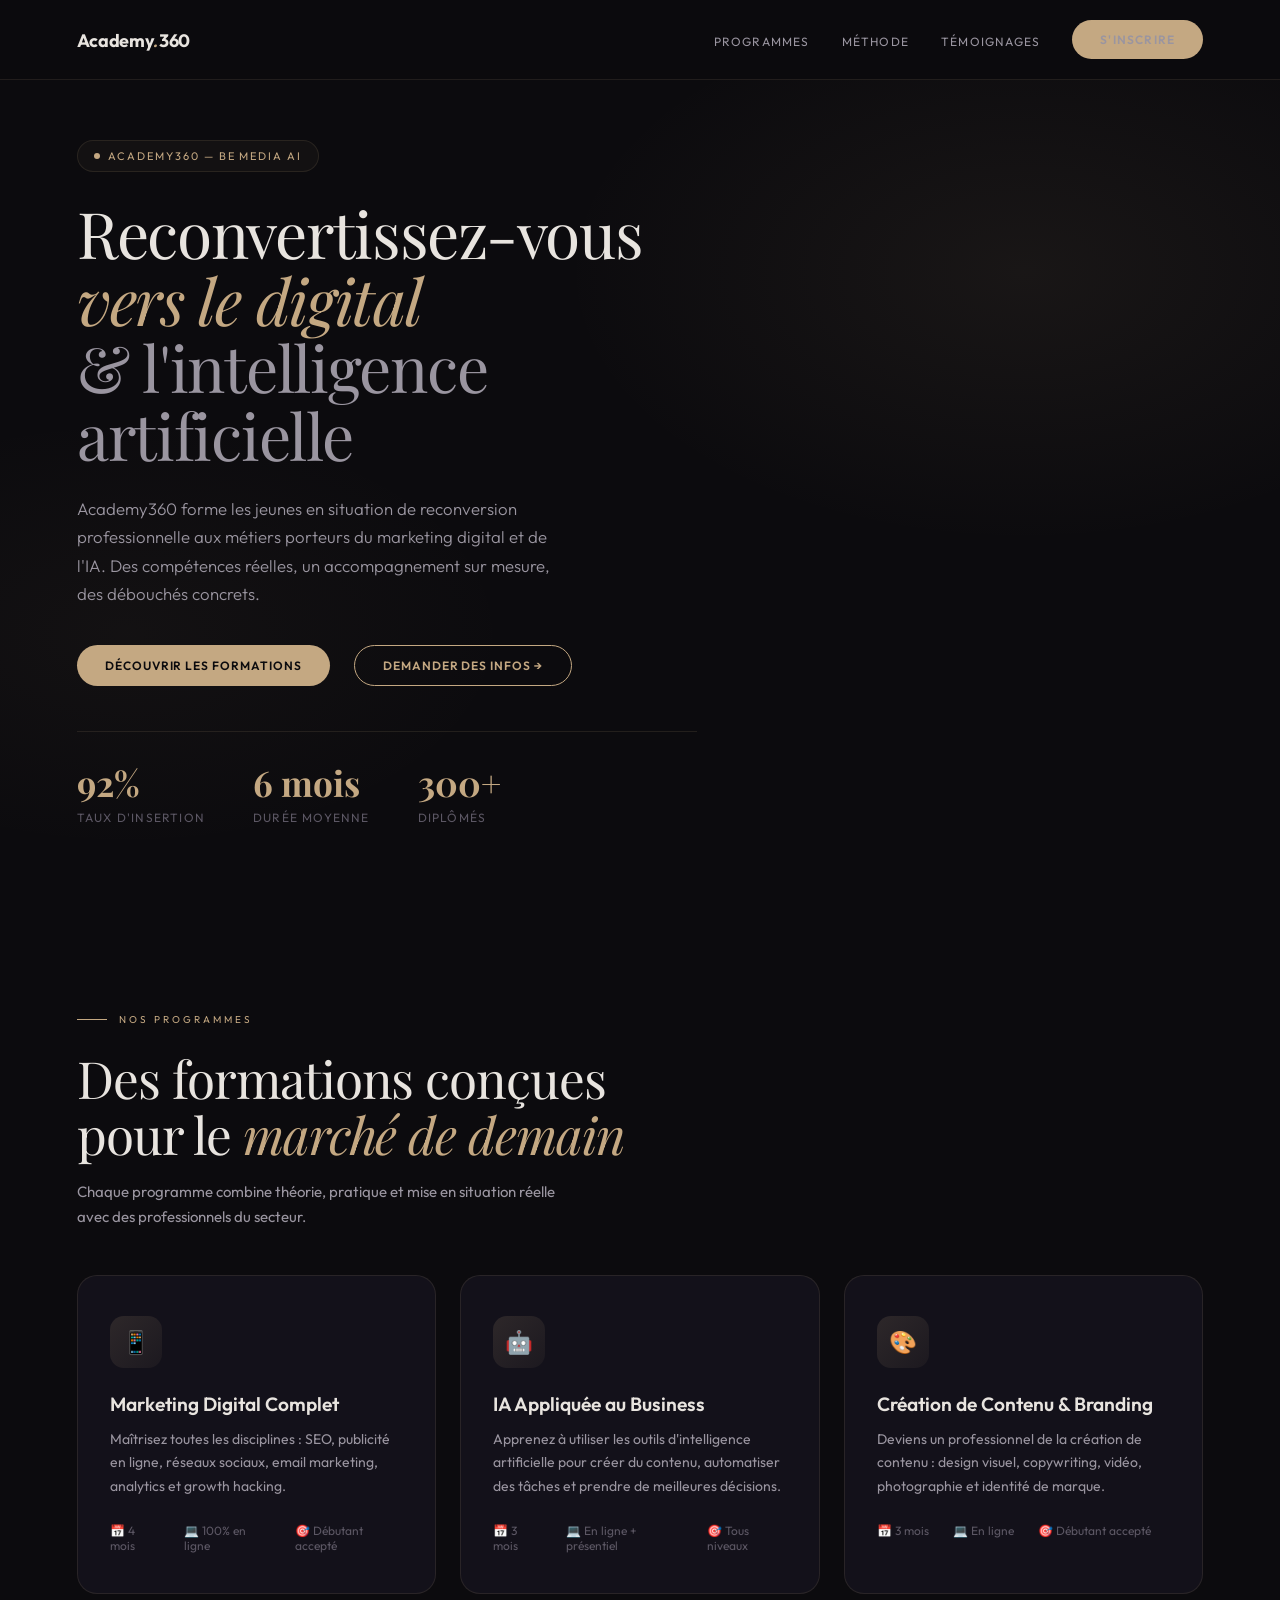
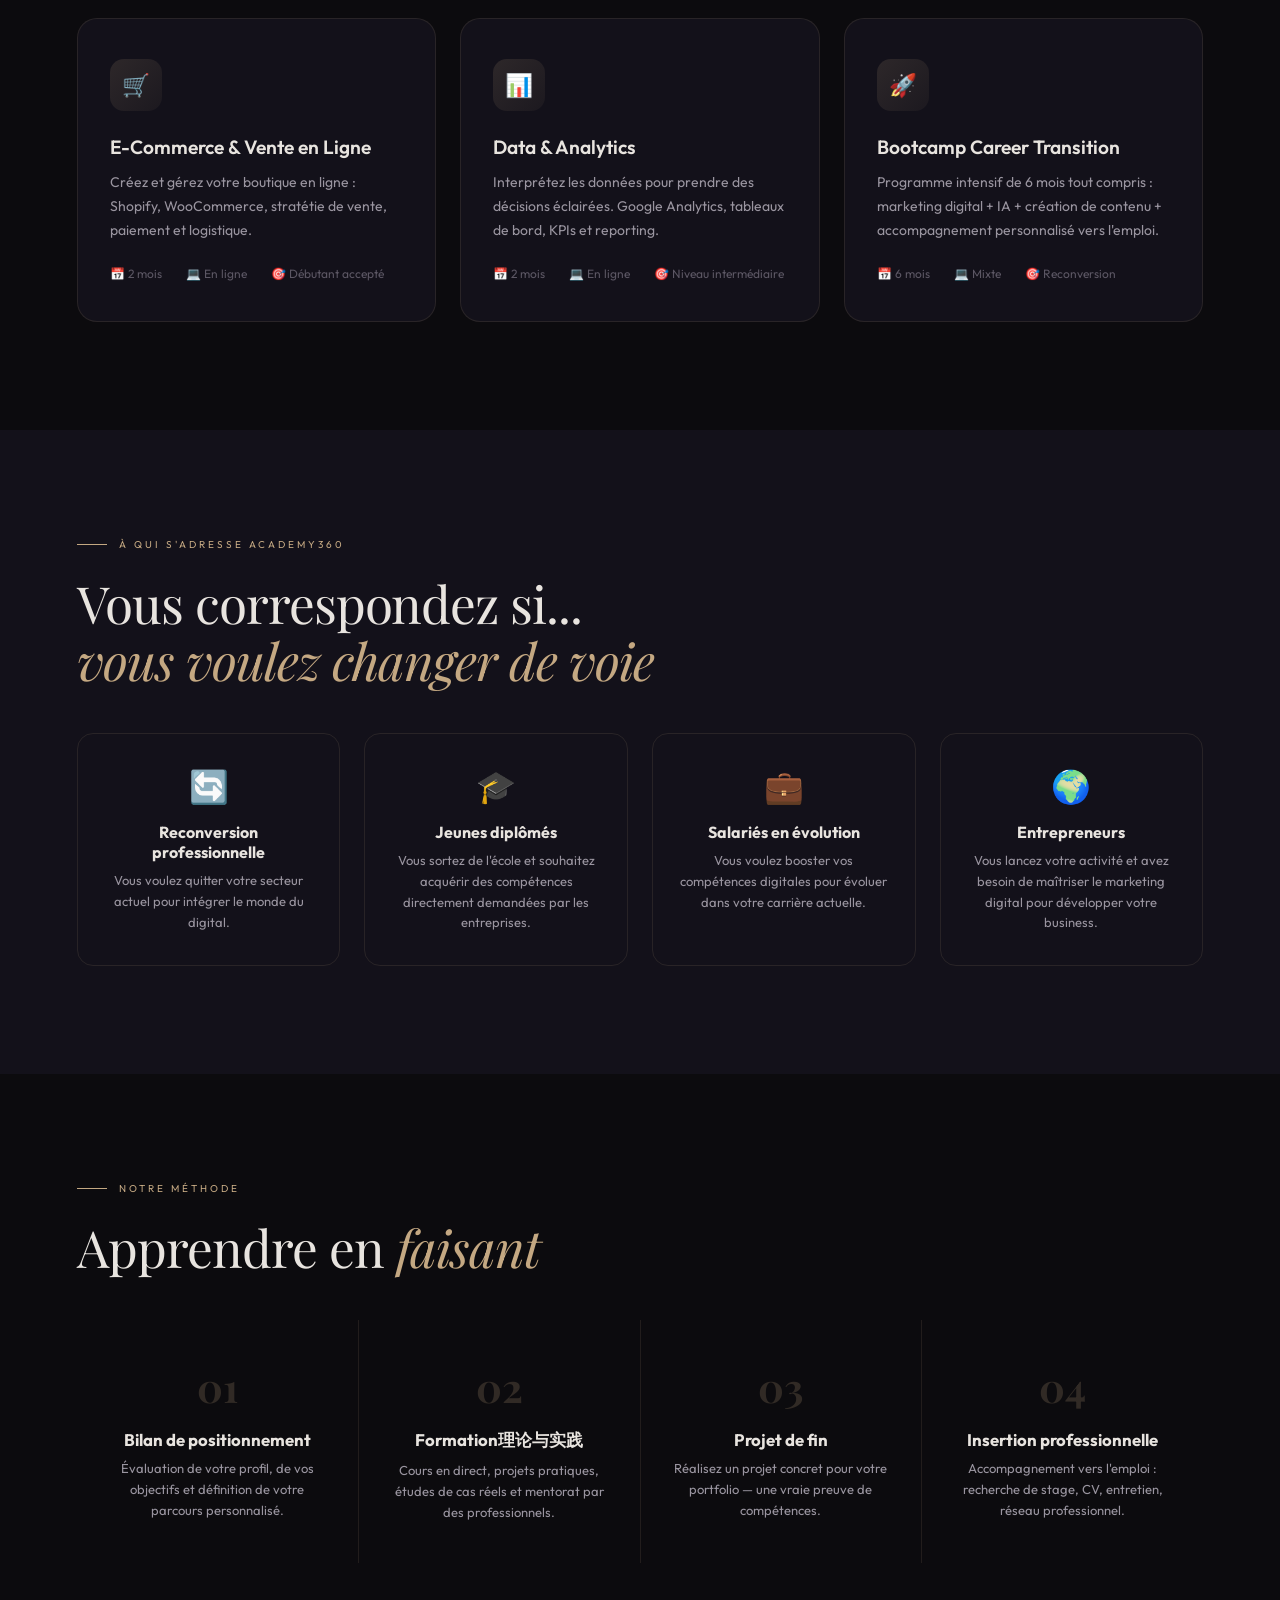
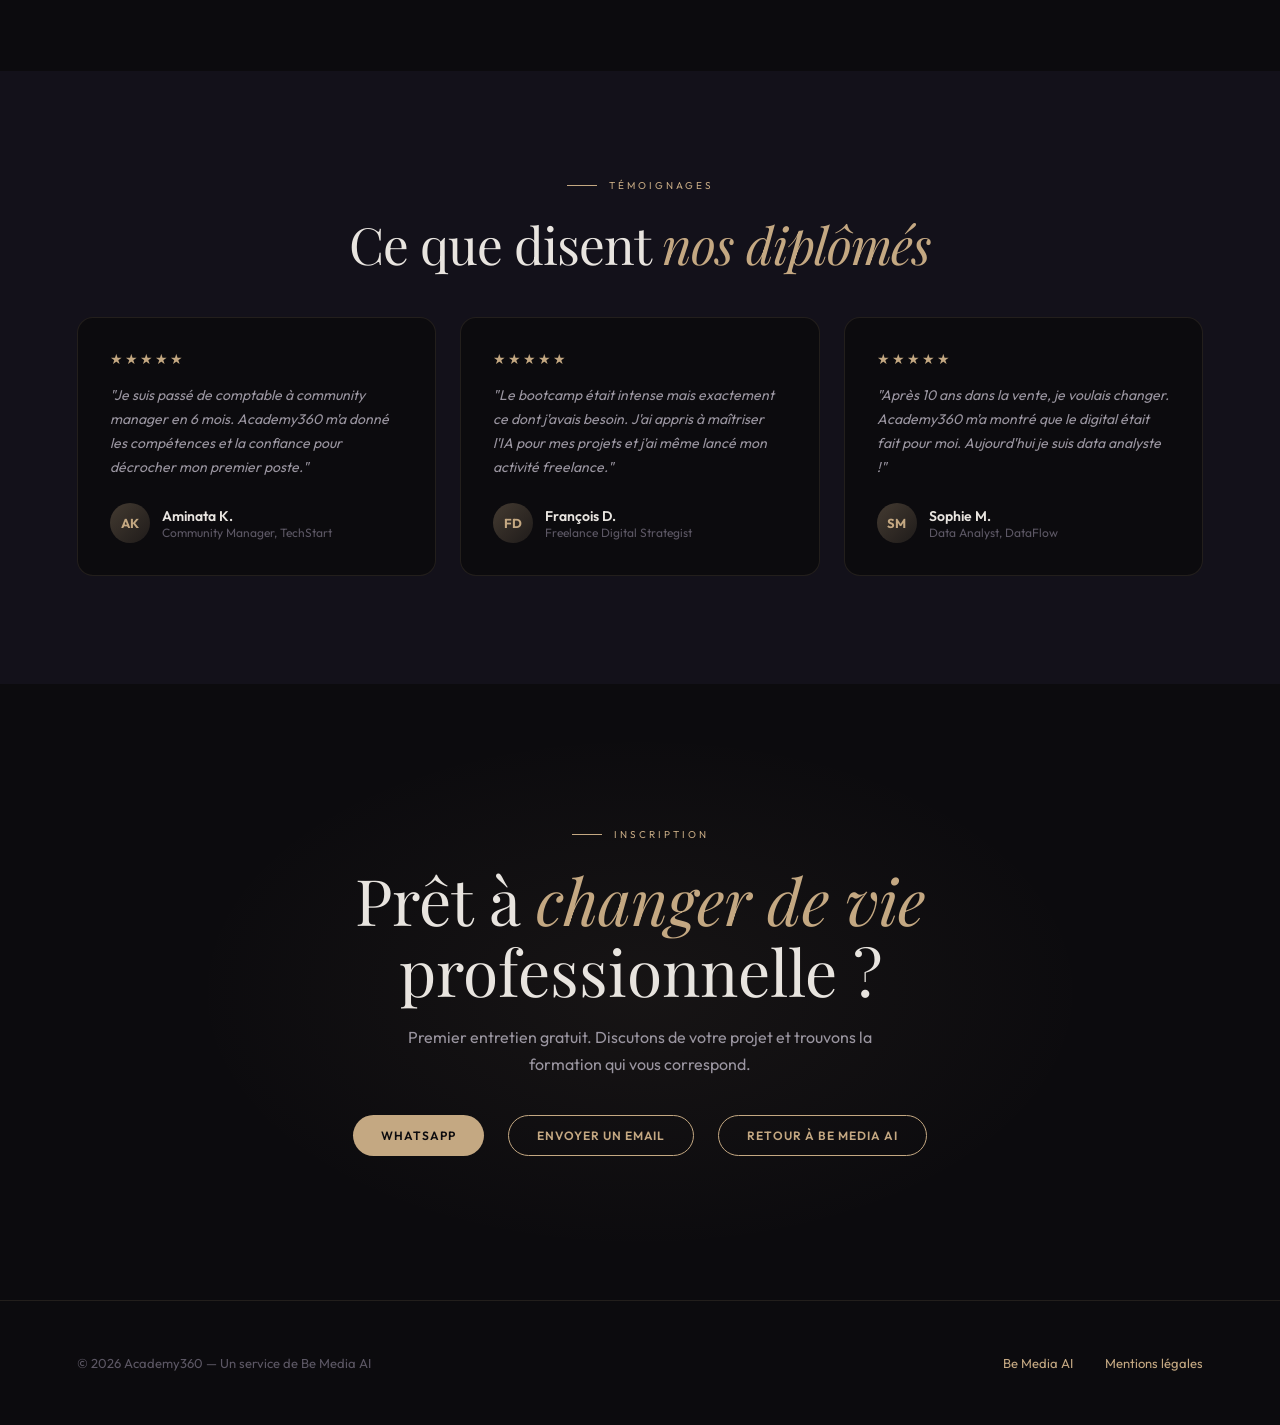
==== academy360/index.html @ ea8b1a85 "Ajout écosystème : Digital360, Academy360, Booster360 — 3 landing pages complètes + section écosystè" ====
<!DOCTYPE html>
<html lang="fr">
<head>
    <meta charset="UTF-8">
    <meta name="viewport" content="width=device-width, initial-scale=1.0">
    <title>Academy360 — Formations marketing digital & IA</title>
    <meta name="description" content="Academy360 forme les jeunes en reconversion professionnelle au marketing digital et à l'intelligence artificielle.">
    <link rel="preconnect" href="https://fonts.googleapis.com">
    <link rel="preconnect" href="https://fonts.gstatic.com" crossorigin>
    <link href="https://fonts.googleapis.com/css2?family=Outfit:wght@300;400;500;600;700;800&family=Playfair+Display:ital,wght@0,400;0,700;1,400&display=swap" rel="stylesheet">
    <style>
        :root {
            --bg: #0c0b0e;
            --bg2: #13111a;
            --bg3: #1a1725;
            --accent: #c4a882;
            --accent2: #d4b896;
            --text: #e8e4df;
            --muted: #9a95a0;
            --dim: #5c5764;
            --border: rgba(196,168,130,0.12);
        }
        * { margin: 0; padding: 0; box-sizing: border-box; }
        html { scroll-behavior: smooth; }
        body { font-family: 'Outfit', sans-serif; background: var(--bg); color: var(--text); overflow-x: hidden; }
        a { text-decoration: none; color: inherit; }
        .container { max-width: 1100px; margin: 0 auto; padding: 0 6vw; }

        /* ── Nav ── */
        .nav {
            position: fixed; top: 0; width: 100%; z-index: 100;
            padding: 20px 6vw;
            display: flex; justify-content: space-between; align-items: center;
            background: rgba(12,11,14,0.9);
            backdrop-filter: blur(20px);
            border-bottom: 1px solid var(--border);
        }
        .logo {
            font-size: 18px; font-weight: 700; letter-spacing: -0.02em;
        }
        .logo em { font-style: italic; color: var(--accent); font-family: 'Playfair Display', serif; }
        .nav-links { display: flex; gap: 2rem; list-style: none; align-items: center; }
        .nav-links a { font-size: 12px; letter-spacing: 0.1em; text-transform: uppercase; color: var(--muted); transition: color 0.3s; }
        .nav-links a:hover { color: var(--accent); }
        .btn {
            display: inline-flex; align-items: center; gap: 8px;
            background: var(--accent); color: var(--bg);
            padding: 12px 28px; border-radius: 100px;
            font-size: 12px; font-weight: 600; letter-spacing: 0.08em; text-transform: uppercase;
            transition: all 0.3s;
        }
        .btn:hover { transform: translateY(-2px); box-shadow: 0 12px 30px rgba(196,168,130,0.25); }
        .btn-outline {
            background: transparent; border: 1px solid var(--accent); color: var(--accent);
        }
        .btn-outline:hover { background: var(--accent); color: var(--bg); }

        /* ── Hero ── */
        .hero {
            min-height: 100vh; display: flex; align-items: center;
            padding: 140px 6vw 80px;
            position: relative; overflow: hidden;
        }
        .hero::before {
            content: '';
            position: absolute; inset: 0;
            background:
                radial-gradient(ellipse 60% 50% at 80% 30%, rgba(196,168,130,0.07) 0%, transparent 60%),
                radial-gradient(ellipse 50% 40% at 10% 70%, rgba(196,168,130,0.04) 0%, transparent 60%);
        }
        .hero-content { position: relative; z-index: 2; max-width: 620px; }
        .hero-badge {
            display: inline-flex; align-items: center; gap: 8px;
            border: 1px solid var(--border); border-radius: 100px;
            padding: 8px 16px; font-size: 11px; letter-spacing: 0.18em;
            text-transform: uppercase; color: var(--accent); margin-bottom: 3vh;
            background: rgba(196,168,130,0.04);
        }
        .hero h1 {
            font-family: 'Playfair Display', serif;
            font-size: clamp(2.8rem, 5vw, 5rem);
            font-weight: 400; line-height: 1.05; letter-spacing: -0.02em;
            margin-bottom: 3vh;
        }
        .hero h1 .italic { font-style: italic; color: var(--accent); }
        .hero h1 .dim { font-weight: 300; color: var(--muted); }
        .hero p {
            font-size: 1.05rem; color: var(--muted); line-height: 1.7;
            max-width: 480px; margin-bottom: 4vh; font-weight: 300;
        }
        .hero-stats {
            display: flex; gap: 3rem; margin-top: 5vh;
            padding-top: 3vh; border-top: 1px solid var(--border);
        }
        .hero-stat .num {
            font-family: 'Playfair Display', serif;
            font-size: 2.2rem; font-weight: 700; color: var(--accent);
        }
        .hero-stat .label { font-size: 12px; color: var(--dim); text-transform: uppercase; letter-spacing: 0.1em; margin-top: 4px; }

        /* ── Programs ── */
        .programs { padding: 12vh 6vw; }
        .section-label {
            font-size: 10px; letter-spacing: 0.3em; text-transform: uppercase;
            color: var(--accent); margin-bottom: 1.5rem;
            display: flex; align-items: center; gap: 12px;
        }
        .section-label::before { content: ''; width: 30px; height: 1px; background: var(--accent); }
        .section-title {
            font-family: 'Playfair Display', serif;
            font-size: clamp(2rem, 4vw, 3.5rem);
            font-weight: 400; line-height: 1.1; letter-spacing: -0.02em;
            margin-bottom: 1rem;
        }
        .section-sub { color: var(--muted); font-size: 15px; line-height: 1.7; max-width: 500px; margin-bottom: 5vh; }
        .programs-grid {
            display: grid; grid-template-columns: repeat(auto-fit, minmax(300px, 1fr)); gap: 1.5rem;
        }
        .program-card {
            background: var(--bg2); border: 1px solid var(--border);
            border-radius: 20px; padding: 2.5rem 2rem;
            transition: all 0.4s; position: relative; overflow: hidden;
        }
        .program-card::before {
            content: '';
            position: absolute; top: 0; left: 0; right: 0; height: 2px;
            background: linear-gradient(90deg, transparent, var(--accent), transparent);
            opacity: 0; transition: opacity 0.4s;
        }
        .program-card:hover::before { opacity: 1; }
        .program-card:hover {
            border-color: rgba(196,168,130,0.25);
            transform: translateY(-6px);
            box-shadow: 0 20px 50px rgba(0,0,0,0.3);
        }
        .program-icon {
            width: 52px; height: 52px; border-radius: 14px;
            background: linear-gradient(135deg, rgba(196,168,130,0.15), rgba(196,168,130,0.05));
            display: flex; align-items: center; justify-content: center;
            font-size: 1.4rem; margin-bottom: 1.5rem;
        }
        .program-card h3 { font-size: 1.2rem; font-weight: 600; margin-bottom: 0.75rem; }
        .program-card p { font-size: 14px; color: var(--muted); line-height: 1.7; margin-bottom: 1.5rem; }
        .program-meta { display: flex; gap: 1.5rem; font-size: 12px; color: var(--dim); }
        .program-meta span { display: flex; align-items: center; gap: 4px; }

        /* ── Who for ── */
        .who { padding: 12vh 6vw; background: var(--bg2); }
        .who-grid {
            display: grid; grid-template-columns: repeat(auto-fit, minmax(220px, 1fr)); gap: 1.5rem;
            margin-top: 5vh;
        }
        .who-card {
            border: 1px solid var(--border); border-radius: 16px;
            padding: 2rem 1.5rem; text-align: center; transition: all 0.4s;
        }
        .who-card:hover { border-color: rgba(196,168,130,0.25); transform: translateY(-4px); }
        .who-card .icon { font-size: 2rem; margin-bottom: 1rem; }
        .who-card h4 { font-size: 1rem; margin-bottom: 0.5rem; }
        .who-card p { font-size: 13px; color: var(--muted); line-height: 1.6; }

        /* ── Method ── */
        .method { padding: 12vh 6vw; }
        .method-steps {
            display: flex; gap: 0; margin-top: 5vh;
        }
        .method-step {
            flex: 1; padding: 2.5rem 2rem; text-align: center;
            border-right: 1px solid var(--border); position: relative;
        }
        .method-step:last-child { border-right: none; }
        .method-step .num {
            font-family: 'Playfair Display', serif;
            font-size: 2.5rem; font-weight: 700; color: var(--accent); opacity: 0.2; margin-bottom: 1rem;
        }
        .method-step h3 { font-size: 1.05rem; margin-bottom: 0.5rem; }
        .method-step p { font-size: 13px; color: var(--muted); line-height: 1.6; }

        /* ── Testimonials ── */
        .testimonials { padding: 12vh 6vw; background: var(--bg2); }
        .testimonials-grid {
            display: grid; grid-template-columns: repeat(auto-fit, minmax(300px, 1fr)); gap: 1.5rem;
            margin-top: 5vh;
        }
        .testimonial-card {
            border: 1px solid var(--border); border-radius: 16px;
            padding: 2rem; background: var(--bg);
        }
        .testimonial-card .stars { color: var(--accent); font-size: 14px; margin-bottom: 1rem; letter-spacing: 2px; }
        .testimonial-card .quote { font-size: 14px; color: var(--muted); line-height: 1.7; font-style: italic; margin-bottom: 1.5rem; }
        .testimonial-card .author { display: flex; align-items: center; gap: 12px; }
        .testimonial-card .avatar {
            width: 40px; height: 40px; border-radius: 50%;
            background: linear-gradient(135deg, rgba(196,168,130,0.3), rgba(196,168,130,0.1));
            display: flex; align-items: center; justify-content: center;
            font-weight: 700; font-size: 13px; color: var(--accent);
        }
        .testimonial-card .name { font-size: 14px; font-weight: 600; }
        .testimonial-card .role { font-size: 12px; color: var(--dim); }

        /* ── CTA ── */
        .cta {
            padding: 16vh 6vw; text-align: center; position: relative; overflow: hidden;
        }
        .cta::before {
            content: '';
            position: absolute; inset: 0;
            background: radial-gradient(ellipse 50% 60% at 50% 50%, rgba(196,168,130,0.06) 0%, transparent 70%);
        }
        .cta h2 {
            font-family: 'Playfair Display', serif;
            font-size: clamp(2rem, 5vw, 4rem);
            font-weight: 400; line-height: 1.1; margin-bottom: 2vh;
            position: relative;
        }
        .cta h2 .italic { font-style: italic; color: var(--accent); }
        .cta p { color: var(--muted); font-size: 16px; margin-bottom: 4vh; position: relative; max-width: 480px; margin-left: auto; margin-right: auto; line-height: 1.7; }

        /* ── Footer ── */
        .footer {
            padding: 6vh 6vw; border-top: 1px solid var(--border);
            display: flex; justify-content: space-between; align-items: center;
            font-size: 13px; color: var(--dim);
        }
        .footer a { color: var(--accent); transition: opacity 0.3s; }
        .footer a:hover { opacity: 0.7; }
        .footer-links { display: flex; gap: 2rem; }

        /* ── Reveal ── */
        .reveal { opacity: 0; transform: translateY(40px); transition: all 0.8s cubic-bezier(0.16,1,0.3,1); }
        .reveal.active { opacity: 1; transform: translateY(0); }
        .delay-1 { transition-delay: 0.1s; }
        .delay-2 { transition-delay: 0.2s; }
        .delay-3 { transition-delay: 0.3s; }

        @media(max-width:768px) {
            .nav-links { display: none; }
            .method-steps { flex-direction: column; }
            .method-step { border-right: none; border-bottom: 1px solid var(--border); }
            .method-step:last-child { border-bottom: none; }
            .hero-stats { gap: 1.5rem; flex-wrap: wrap; }
            .footer { flex-direction: column; gap: 1.5rem; text-align: center; }
        }
    </style>
</head>
<body>
    <nav class="nav">
        <a href="../index.html" class="logo">Academy<em>.</em>360</a>
        <ul class="nav-links">
            <li><a href="#programmes">Programmes</a></li>
            <li><a href="#methode">Méthode</a></li>
            <li><a href="#temoignages">Témoignages</a></li>
            <li><a href="#contact" class="btn">S'inscrire</a></li>
        </ul>
    </nav>

    <section class="hero">
        <div class="hero-content">
            <div class="hero-badge reveal"><span class="dot" style="width:6px;height:6px;background:var(--accent);border-radius:50%;animation:pulse 2s ease-in-out infinite;display:inline-block;"></span> Academy360 — Be Media AI</div>
            <h1 class="reveal delay-1">
                Reconvertissez-vous<br>
                <span class="italic">vers le digital</span><br>
                <span class="dim">& l'intelligence artificielle</span>
            </h1>
            <p class="reveal delay-2">
                Academy360 forme les jeunes en situation de reconversion professionnelle
                aux métiers porteurs du marketing digital et de l'IA. Des compétences réelles,
                un accompagnement sur mesure, des débouchés concrets.
            </p>
            <div class="hero-actions reveal delay-3" style="display:flex;gap:1.5rem;flex-wrap:wrap;">
                <a href="#programmes" class="btn">Découvrir les formations</a>
                <a href="#contact" class="btn btn-outline">Demander des infos →</a>
            </div>
            <div class="hero-stats reveal delay-3">
                <div class="hero-stat">
                    <div class="num">92%</div>
                    <div class="label">Taux d'insertion</div>
                </div>
                <div class="hero-stat">
                    <div class="num">6 mois</div>
                    <div class="label">Durée moyenne</div>
                </div>
                <div class="hero-stat">
                    <div class="num">300+</div>
                    <div class="label">Diplômés</div>
                </div>
            </div>
        </div>
    </section>

    <section class="programs" id="programmes">
        <div class="reveal">
            <div class="section-label">Nos programmes</div>
            <h2 class="section-title">Des formations conçues<br>pour le <span style="color:var(--accent);font-style:italic;">marché de demain</span></h2>
            <p class="section-sub">Chaque programme combine théorie, pratique et mise en situation réelle avec des professionnels du secteur.</p>
        </div>
        <div class="programs-grid">
            <div class="program-card reveal delay-1">
                <div class="program-icon">📱</div>
                <h3>Marketing Digital Complet</h3>
                <p>Maîtrisez toutes les disciplines : SEO, publicité en ligne, réseaux sociaux, email marketing, analytics et growth hacking.</p>
                <div class="program-meta">
                    <span>📅 4 mois</span>
                    <span>💻 100% en ligne</span>
                    <span>🎯 Débutant accepté</span>
                </div>
            </div>
            <div class="program-card reveal delay-2">
                <div class="program-icon">🤖</div>
                <h3>IA Appliquée au Business</h3>
                <p>Apprenez à utiliser les outils d'intelligence artificielle pour créer du contenu, automatiser des tâches et prendre de meilleures décisions.</p>
                <div class="program-meta">
                    <span>📅 3 mois</span>
                    <span>💻 En ligne + présentiel</span>
                    <span>🎯 Tous niveaux</span>
                </div>
            </div>
            <div class="program-card reveal delay-3">
                <div class="program-icon">🎨</div>
                <h3>Création de Contenu & Branding</h3>
                <p>Deviens un professionnel de la création de contenu : design visuel, copywriting, vidéo, photographie et identité de marque.</p>
                <div class="program-meta">
                    <span>📅 3 mois</span>
                    <span>💻 En ligne</span>
                    <span>🎯 Débutant accepté</span>
                </div>
            </div>
            <div class="program-card reveal delay-1">
                <div class="program-icon">🛒</div>
                <h3>E-Commerce & Vente en Ligne</h3>
                <p>Créez et gérez votre boutique en ligne : Shopify, WooCommerce, stratétie de vente, paiement et logistique.</p>
                <div class="program-meta">
                    <span>📅 2 mois</span>
                    <span>💻 En ligne</span>
                    <span>🎯 Débutant accepté</span>
                </div>
            </div>
            <div class="program-card reveal delay-2">
                <div class="program-icon">📊</div>
                <h3>Data & Analytics</h3>
                <p>Interprétez les données pour prendre des décisions éclairées. Google Analytics, tableaux de bord, KPIs et reporting.</p>
                <div class="program-meta">
                    <span>📅 2 mois</span>
                    <span>💻 En ligne</span>
                    <span>🎯 Niveau intermédiaire</span>
                </div>
            </div>
            <div class="program-card reveal delay-3">
                <div class="program-icon">🚀</div>
                <h3>Bootcamp Career Transition</h3>
                <p>Programme intensif de 6 mois tout compris : marketing digital + IA + création de contenu + accompagnement personnalisé vers l'emploi.</p>
                <div class="program-meta">
                    <span>📅 6 mois</span>
                    <span>💻 Mixte</span>
                    <span>🎯 Reconversion</span>
                </div>
            </div>
        </div>
    </section>

    <section class="who" id="qui">
        <div class="reveal">
            <div class="section-label">À qui s'adresse Academy360</div>
            <h2 class="section-title">Vous correspondez si...<br><span style="color:var(--accent);font-style:italic;">vous voulez changer de voie</span></h2>
        </div>
        <div class="who-grid">
            <div class="who-card reveal delay-1">
                <div class="icon">🔄</div>
                <h4>Reconversion professionnelle</h4>
                <p>Vous voulez quitter votre secteur actuel pour intégrer le monde du digital.</p>
            </div>
            <div class="who-card reveal delay-2">
                <div class="icon">🎓</div>
                <h4>Jeunes diplômés</h4>
                <p>Vous sortez de l'école et souhaitez acquérir des compétences directement demandées par les entreprises.</p>
            </div>
            <div class="who-card reveal delay-3">
                <div class="icon">💼</div>
                <h4>Salariés en évolution</h4>
                <p>Vous voulez booster vos compétences digitales pour évoluer dans votre carrière actuelle.</p>
            </div>
            <div class="who-card reveal delay-1">
                <div class="icon">🌍</div>
                <h4>Entrepreneurs</h4>
                <p>Vous lancez votre activité et avez besoin de maîtriser le marketing digital pour développer votre business.</p>
            </div>
        </div>
    </section>

    <section class="method" id="methode">
        <div class="reveal">
            <div class="section-label">Notre méthode</div>
            <h2 class="section-title">Apprendre en <span style="color:var(--accent);font-style:italic;">faisant</span></h2>
        </div>
        <div class="method-steps">
            <div class="method-step reveal delay-1">
                <div class="num">01</div>
                <h3>Bilan de positionnement</h3>
                <p>Évaluation de votre profil, de vos objectifs et définition de votre parcours personnalisé.</p>
            </div>
            <div class="method-step reveal delay-2">
                <div class="num">02</div>
                <h3>Formation理论与实践</h3>
                <p>Cours en direct, projets pratiques, études de cas réels et mentorat par des professionnels.</p>
            </div>
            <div class="method-step reveal delay-3">
                <div class="num">03</div>
                <h3>Projet de fin</h3>
                <p>Réalisez un projet concret pour votre portfolio — une vraie preuve de compétences.</p>
            </div>
            <div class="method-step reveal delay-1">
                <div class="num">04</div>
                <h3>Insertion professionnelle</h3>
                <p>Accompagnement vers l'emploi : recherche de stage, CV, entretien, réseau professionnel.</p>
            </div>
        </div>
    </section>

    <section class="testimonials" id="temoignages">
        <div class="reveal" style="text-align:center;">
            <div class="section-label" style="justify-content:center;">Témoignages</div>
            <h2 class="section-title">Ce que disent <span style="color:var(--accent);font-style:italic;">nos diplômés</span></h2>
        </div>
        <div class="testimonials-grid">
            <div class="testimonial-card reveal delay-1">
                <div class="stars">★★★★★</div>
                <p class="quote">"Je suis passé de comptable à community manager en 6 mois. Academy360 m'a donné les compétences et la confiance pour décrocher mon premier poste."</p>
                <div class="author">
                    <div class="avatar">AK</div>
                    <div>
                        <div class="name">Aminata K.</div>
                        <div class="role">Community Manager, TechStart</div>
                    </div>
                </div>
            </div>
            <div class="testimonial-card reveal delay-2">
                <div class="stars">★★★★★</div>
                <p class="quote">"Le bootcamp était intense mais exactement ce dont j'avais besoin. J'ai appris à maîtriser l'IA pour mes projets et j'ai même lancé mon activité freelance."</p>
                <div class="author">
                    <div class="avatar">FD</div>
                    <div>
                        <div class="name">François D.</div>
                        <div class="role">Freelance Digital Strategist</div>
                    </div>
                </div>
            </div>
            <div class="testimonial-card reveal delay-3">
                <div class="stars">★★★★★</div>
                <p class="quote">"Après 10 ans dans la vente, je voulais changer. Academy360 m'a montré que le digital était fait pour moi. Aujourd'hui je suis data analyste !"</p>
                <div class="author">
                    <div class="avatar">SM</div>
                    <div>
                        <div class="name">Sophie M.</div>
                        <div class="role">Data Analyst, DataFlow</div>
                    </div>
                </div>
            </div>
        </div>
    </section>

    <section class="cta" id="contact">
        <div class="reveal">
            <div class="section-label" style="justify-content:center;">Inscription</div>
            <h2>Prêt à <span class="italic">changer de vie</span><br>professionnelle ?</h2>
            <p>Premier entretien gratuit. Discutons de votre projet et trouvons la formation qui vous correspond.</p>
            <div style="display:flex;gap:1.5rem;justify-content:center;flex-wrap:wrap;position:relative;">
                <a href="https://wa.me/2290162210154" target="_blank" class="btn">WhatsApp</a>
                <a href="mailto:contact@bemediiai.com" class="btn btn-outline">Envoyer un email</a>
                <a href="../index.html" class="btn btn-outline">Retour à Be Media AI</a>
            </div>
        </div>
    </section>

    <footer class="footer">
        <span>© 2026 Academy360 — Un service de Be Media AI</span>
        <div class="footer-links">
            <a href="../index.html">Be Media AI</a>
            <a href="#">Mentions légales</a>
        </div>
    </footer>

    <script>
        const observer = new IntersectionObserver(entries => {
            entries.forEach(e => { if (e.isIntersecting) e.target.classList.add('active'); });
        }, { threshold: 0.1, rootMargin: '0px 0px -30px 0px' });
        document.querySelectorAll('.reveal').forEach(el => observer.observe(el));
    </script>
</body>
</html>
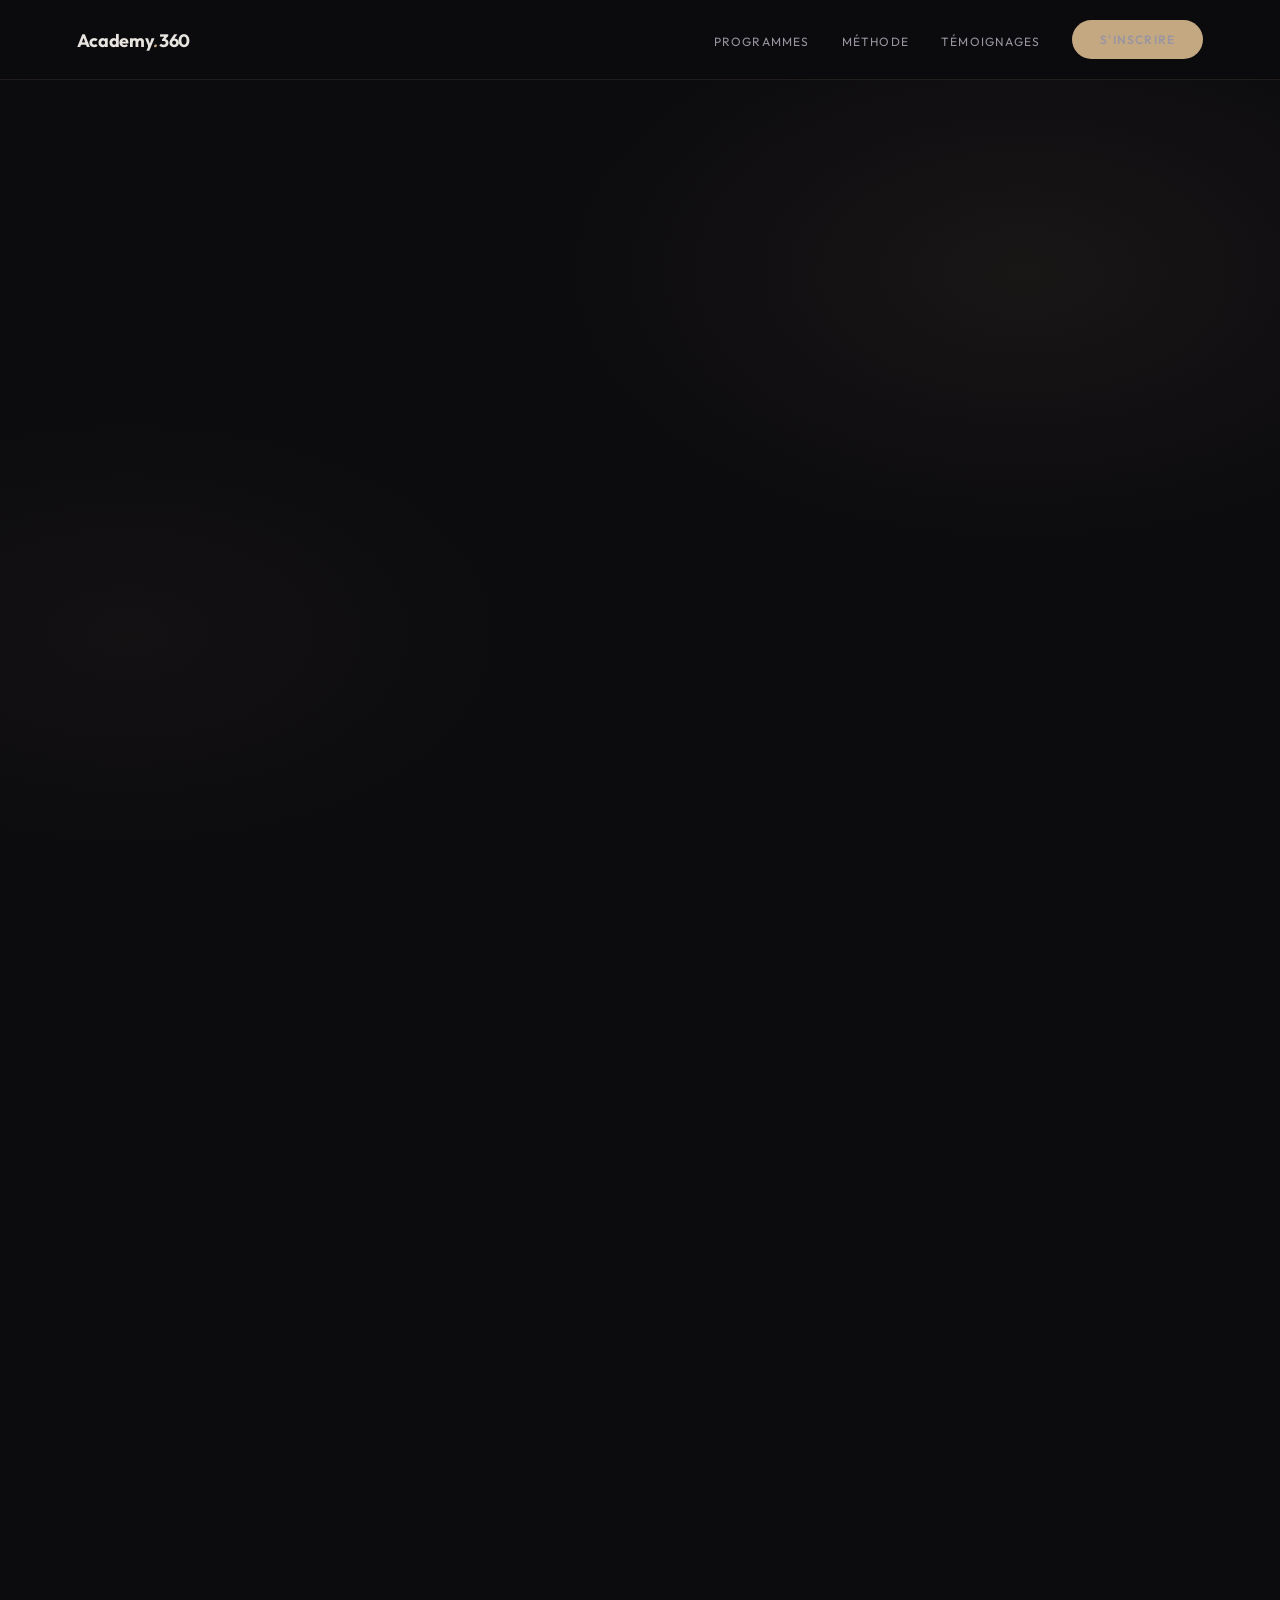
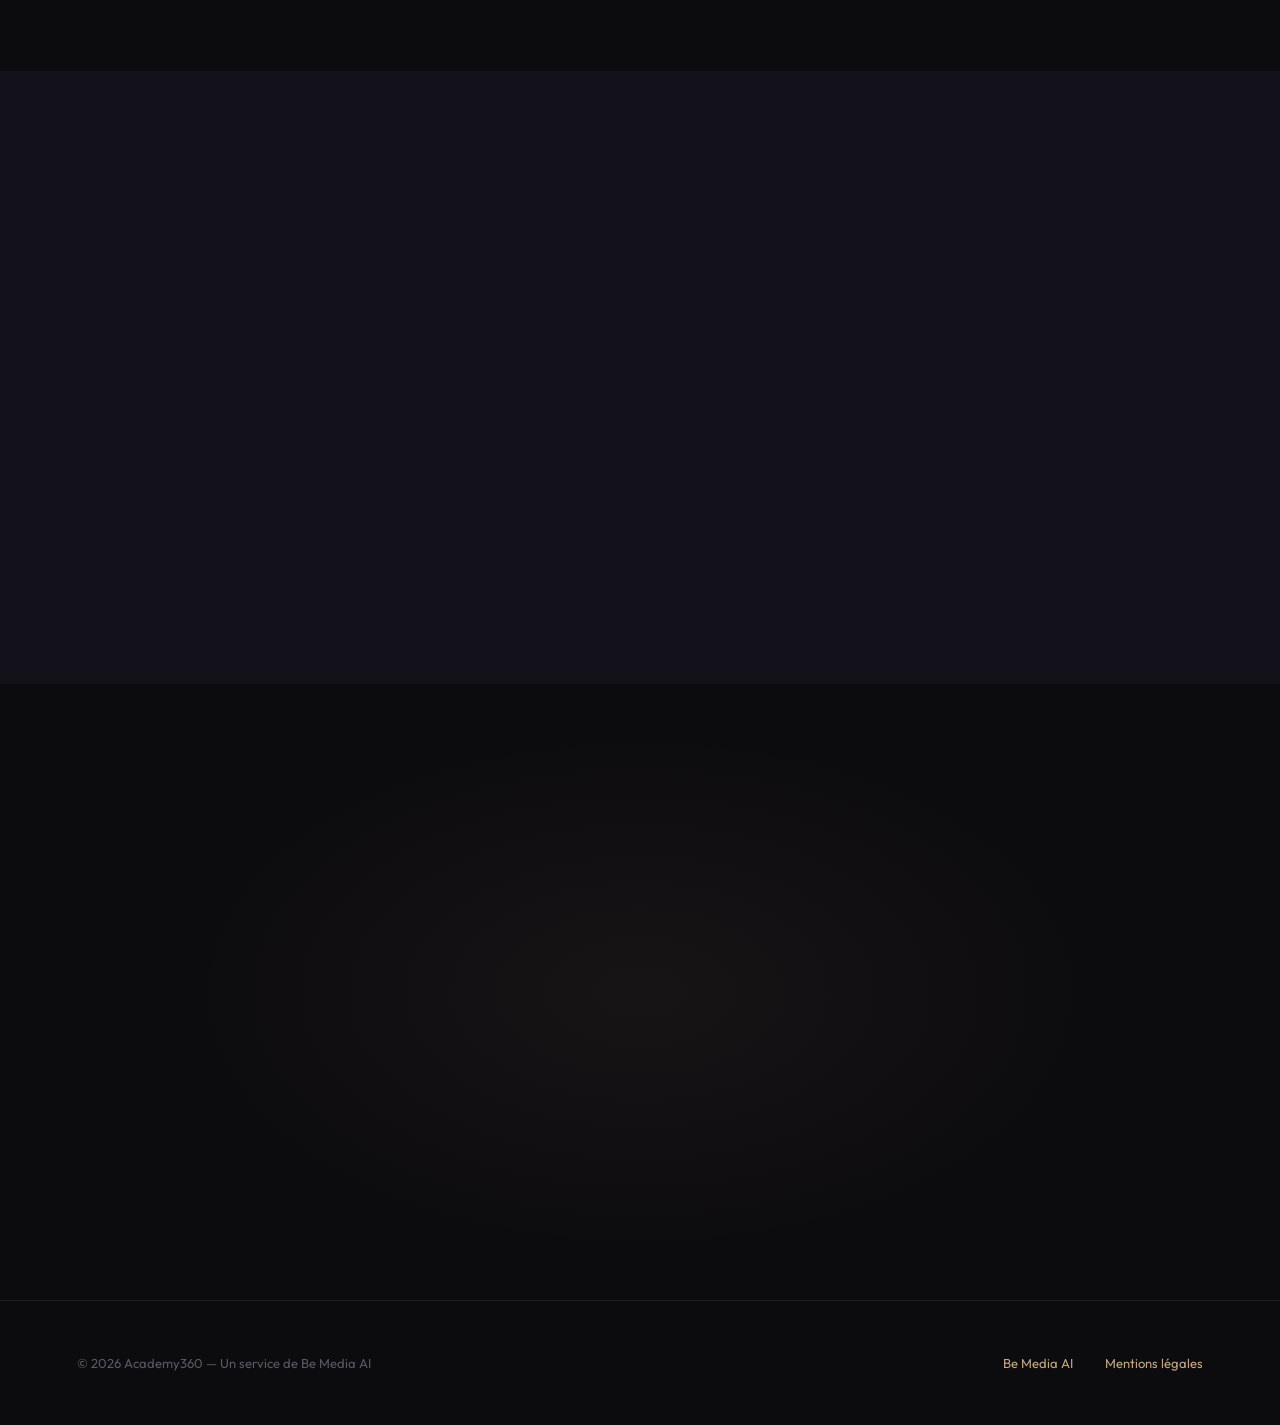
==== commit 11797575: "Ajout Calendly + formulaire de contact modal sur toutes les pages" ====
--- a/academy360/index.html
+++ b/academy360/index.html
@@ -250,7 +250,7 @@
             <li><a href="#programmes">Programmes</a></li>
             <li><a href="#methode">Méthode</a></li>
             <li><a href="#temoignages">Témoignages</a></li>
-            <li><a href="#contact" class="btn">S'inscrire</a></li>
+            <li>        <a href="https://calendly.com/benilabservices/45min" target="_blank" class="btn">S'inscrire</a></li>
         </ul>
     </nav>
 
@@ -463,9 +463,9 @@
             <div class="section-label" style="justify-content:center;">Inscription</div>
             <h2>Prêt à <span class="italic">changer de vie</span><br>professionnelle ?</h2>
             <p>Premier entretien gratuit. Discutons de votre projet et trouvons la formation qui vous correspond.</p>
-            <div style="display:flex;gap:1.5rem;justify-content:center;flex-wrap:wrap;position:relative;">
-                <a href="https://wa.me/2290162210154" target="_blank" class="btn">WhatsApp</a>
-                <a href="mailto:contact@bemediiai.com" class="btn btn-outline">Envoyer un email</a>
+                <div style="display:flex;gap:1.5rem;justify-content:center;flex-wrap:wrap;position:relative;">
+                <a href="https://calendly.com/benilabservices/45min" target="_blank" class="btn">Prendre RDV</a>
+                <button class="btn btn-outline" onclick="openContactModal()">Envoyer un message</button>
                 <a href="../index.html" class="btn btn-outline">Retour à Be Media AI</a>
             </div>
         </div>
@@ -484,6 +484,57 @@
             entries.forEach(e => { if (e.isIntersecting) e.target.classList.add('active'); });
         }, { threshold: 0.1, rootMargin: '0px 0px -30px 0px' });
         document.querySelectorAll('.reveal').forEach(el => observer.observe(el));
+        <!-- Contact Modal -->
+    <div class="contact-modal" id="contactModal">
+        <div class="contact-modal-backdrop" onclick="closeContactModal()"></div>
+        <div class="contact-modal-box">
+            <button class="contact-modal-close" onclick="closeContactModal()">✕</button>
+            <div class="contact-modal-inner">
+                <div class="contact-modal-left">
+                    <h3>Parlons de votre<br><span style="color:var(--accent);font-style:italic;">projet</span></h3>
+                    <p style="color:var(--muted);font-size:14px;line-height:1.7;margin-top:1rem;margin-bottom:2rem;">Remplissez le formulaire ou prenez rendez-vous directement via Calendly.</p>
+                    <div style="display:flex;flex-direction:column;gap:1rem;">
+                        <a href="https://calendly.com/benilabservices/45min" target="_blank" class="modal-btn" style="display:flex;align-items:center;gap:12px;background:var(--bg2);border:1px solid var(--border);border-radius:12px;padding:14px 18px;text-decoration:none;color:var(--text);transition:all 0.3s;">
+                            <span style="font-size:1.3rem;">📅</span>
+                            <div><div style="font-weight:600;font-size:14px;">Prendre rendez-vous</div><div style="font-size:12px;color:var(--dim);">Créneau de 45 min — consultation gratuite</div></div>
+                        </a>
+                        <a href="mailto:contact@bemediiai.com" class="modal-btn" style="display:flex;align-items:center;gap:12px;background:var(--bg2);border:1px solid var(--border);border-radius:12px;padding:14px 18px;text-decoration:none;color:var(--text);transition:all 0.3s;">
+                            <span style="font-size:1.3rem;">✉️</span>
+                            <div><div style="font-weight:600;font-size:14px;">Envoyer un email</div><div style="font-size:12px;color:var(--dim);">contact@bemediiai.com</div></div>
+                        </a>
+                    </div>
+                </div>
+                <div class="contact-modal-right">
+                    <h4 style="font-size:13px;letter-spacing:0.15em;text-transform:uppercase;color:var(--accent);margin-bottom:1.5rem;">Envoyer un message</h4>
+                    <form id="contactForm" onsubmit="handleContact(event)">
+                        <div style="margin-bottom:1rem;"><input type="text" class="contact-input" placeholder="Votre nom complet" required style="width:100%;background:var(--bg3);border:1px solid var(--border);border-radius:12px;padding:14px 18px;color:var(--text);font-family:Outfit,sans-serif;font-size:14px;outline:none;transition:border-color 0.3s;"></div>
+                        <div style="margin-bottom:1rem;"><input type="email" class="contact-input" placeholder="Votre email" required style="width:100%;background:var(--bg3);border:1px solid var(--border);border-radius:12px;padding:14px 18px;color:var(--text);font-family:Outfit,sans-serif;font-size:14px;outline:none;transition:border-color 0.3s;"></div>
+                        <div style="margin-bottom:1rem;"><textarea class="contact-input" placeholder="Décrivez votre projet..." rows="4" required style="width:100%;background:var(--bg3);border:1px solid var(--border);border-radius:12px;padding:14px 18px;color:var(--text);font-family:Outfit,sans-serif;font-size:14px;outline:none;transition:border-color 0.3s;resize:vertical;min-height:100px;"></textarea></div>
+                        <button type="submit" style="width:100%;background:var(--accent);border:none;border-radius:12px;padding:14px;color:var(--bg);font-weight:600;font-size:14px;font-family:Outfit,sans-serif;cursor:pointer;letter-spacing:0.05em;text-transform:uppercase;">Envoyer le message</button>
+                    </form>
+                    <div id="contactSuccess" style="display:none;text-align:center;padding:2rem 0;"><div style="font-size:2.5rem;margin-bottom:1rem;">✓</div><div style="font-size:16px;font-weight:600;margin-bottom:0.5rem;">Message envoyé !</div><div style="font-size:14px;color:var(--dim);">Nous vous répondrons dans les 24h.</div></div>
+                </div>
+            </div>
+        </div>
+    </div>
+    <style>
+        .contact-modal{position:fixed;inset:0;z-index:10000;display:flex;align-items:center;justify-content:center;opacity:0;pointer-events:none;transition:opacity .4s cubic-bezier(.16,1,.3,1)}
+        .contact-modal.open{opacity:1;pointer-events:all}
+        .contact-modal-backdrop{position:absolute;inset:0;background:rgba(12,11,14,.85);backdrop-filter:blur(12px)}
+        .contact-modal-box{position:relative;background:var(--bg2);border:1px solid var(--border);border-radius:24px;width:90%;max-width:900px;max-height:90vh;overflow-y:auto;padding:3rem;box-shadow:0 40px 80px rgba(0,0,0,.5);transform:translateY(30px) scale(.95);transition:transform .4s cubic-bezier(.16,1,.3,1)}
+        .contact-modal.open .contact-modal-box{transform:translateY(0) scale(1)}
+        .contact-modal-close{position:absolute;top:1.5rem;right:1.5rem;background:none;border:1px solid var(--border);color:var(--dim);width:36px;height:36px;border-radius:50%;cursor:pointer;font-size:14px;transition:all .3s;display:flex;align-items:center;justify-content:center}
+        .contact-modal-close:hover{border-color:var(--accent);color:var(--accent)}
+        .contact-modal-inner{display:grid;grid-template-columns:1fr 1.2fr;gap:3rem}
+        .contact-modal-left h3{font-family:'Playfair Display',serif;font-size:1.8rem;font-weight:400;line-height:1.2}
+        .modal-btn:hover{border-color:rgba(196,168,130,.3)}
+        @media(max-width:768px){.contact-modal-inner{grid-template-columns:1fr}.contact-modal-box{padding:2rem}}
+    </style>
+    <script>
+        window.openContactModal=function(){const m=document.getElementById('contactModal');if(m){m.classList.add('open');document.body.style.overflow='hidden'}};
+        window.closeContactModal=function(){const m=document.getElementById('contactModal');if(m){m.classList.remove('open');document.body.style.overflow=''}};
+        window.handleContact=function(e){e.preventDefault();const f=document.getElementById('contactForm'),s=document.getElementById('contactSuccess');if(f)f.style.display='none';if(s)s.style.display='block'};
+        document.addEventListener('keydown',e=>{if(e.key==='Escape')closeContactModal()});
     </script>
 </body>
 </html>
